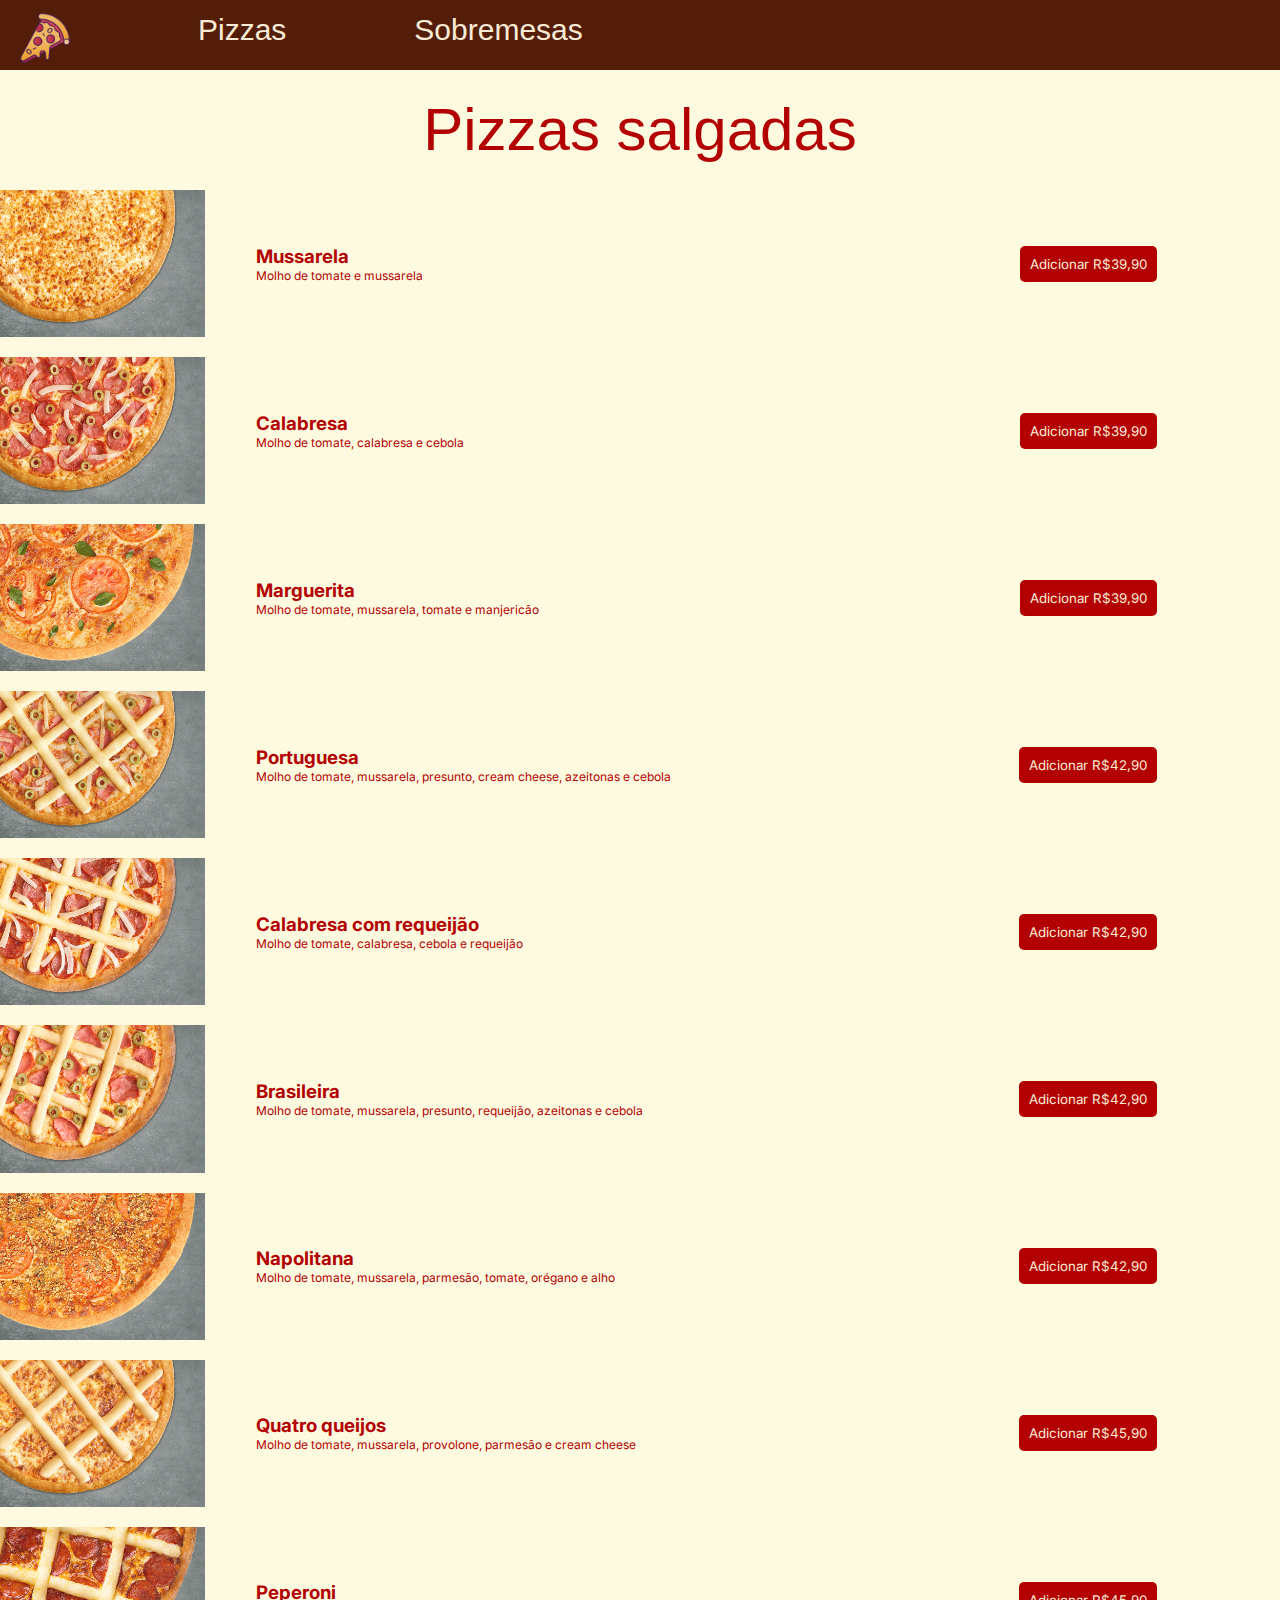
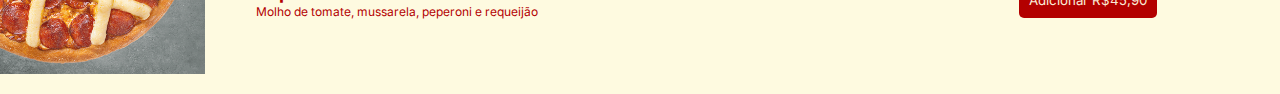
==== index.html @ bf841cd7 "Commit inicial" ====
<!DOCTYPE html>
<html lang="en">
  <head>
    <meta charset="UTF-8" />
    <meta http-equiv="X-UA-Compatible" content="IE=edge" />
    <meta name="viewport" content="width=device-width, initial-scale=1.0" />
    <title>Ada's Pizza</title>
    <link rel="stylesheet" href="CSS/style.css" />
    <link rel="icon" type="image/x-icon" href="images/pizzafavicon.png">
  </head>
  <body>
    <main>
      <header>
        <nav>
          <ul>
            <div class="divNavegacao">
              <li><a href="index.html"><img class="logo" src="images/pizzaicon.png" alt="logo"></a></li>
              <li class="pizzaClick"><a href="index.html">Pizzas</a></li>
              <li class="sobremesaClick">
                <a href="./pages/indexSobremesa.html">Sobremesas</a>
              </li>
            </div>
          </ul>
        </nav>
      </header>
      <section class="secTitulo">
        <h1 class="titulo">Pizzas salgadas</h1>
      </section>
      <section class="container">
        <div class="divConteudo">
          <div class="divImagem">
            <img src="images/mussarela.jpg" alt="pizza mussarela" />
          </div>
          <div class="divInfos">
            <div class="divSabor">
              <h3 class="sabor">Mussarela</h3>
            </div>
            <div class="divIngredientes">
              <p class="ingredientes">Molho de tomate e mussarela</p>
            </div>
          </div>
          <div class="divPreco">
            <button class="btnAdicionar" type="menu">Adicionar R$39,90</button>
          </div>
        </div>
        <div class="divConteudo">
          <div class="divImagem">
            <img src="images/calabresa.jpg" alt="pizza calabresa" />
          </div>
          <div class="divInfos">
            <div class="divSabor">
              <h3 class="sabor">Calabresa</h3>
            </div>
            <div class="divIngredientes">
              <p class="ingredientes">Molho de tomate, calabresa e cebola</p>
            </div>
          </div>
          <div class="divPreco">
            <button class="btnAdicionar" type="submit">
              Adicionar R$39,90
            </button>
          </div>
        </div>
        <div class="divConteudo">
          <div class="divImagem">
            <img src="images/marguerita.jpg" alt="pizza marguerita" />
          </div>
          <div class="divInfos">
            <div class="divSabor">
              <h3 class="sabor">Marguerita</h3>
            </div>
            <div class="divIngredientes">
              <p class="ingredientes">
                Molho de tomate, mussarela, tomate e manjericão
              </p>
            </div>
          </div>
          <div class="divPreco">
            <button class="btnAdicionar" type="submit">
              Adicionar R$39,90
            </button>
          </div>
        </div>
        <div class="divConteudo">
          <div class="divImagem">
            <img src="images/portuguesa.jpg" alt="pizza portuguesa" />
          </div>
          <div class="divInfos">
            <div class="divSabor">
              <h3 class="sabor">Portuguesa</h3>
            </div>
            <div class="divIngredientes">
              <p class="ingredientes">
                Molho de tomate, mussarela, presunto, cream cheese, azeitonas e
                cebola
              </p>
            </div>
          </div>
          <div class="divPreco">
            <button class="btnAdicionar" type="submit">
              Adicionar R$42,90
            </button>
          </div>
        </div>
        <div class="divConteudo">
          <div class="divImagem">
            <img
              src="images/calabresaRequeijao.jpg"
              alt="pizza calabresa e requeijão"
            />
          </div>
          <div class="divInfos">
            <div class="divSabor">
              <h3 class="sabor">Calabresa com requeijão</h3>
            </div>
            <div class="divIngredientes">
              <p class="ingredientes">
                Molho de tomate, calabresa, cebola e requeijão
              </p>
            </div>
          </div>
          <div class="divPreco">
            <button class="btnAdicionar" type="submit">
              Adicionar R$42,90
            </button>
          </div>
        </div>
        <div class="divConteudo">
          <div class="divImagem">
            <img src="images/brasileira.jpg" alt="pizza brasileira" />
          </div>
          <div class="divInfos">
            <div class="divSabor">
              <h3 class="sabor">Brasileira</h3>
            </div>
            <div class="divIngredientes">
              <p class="ingredientes">
                Molho de tomate, mussarela, presunto, requeijão, azeitonas e
                cebola
              </p>
            </div>
          </div>
          <div class="divPreco">
            <button class="btnAdicionar" type="submit">
              Adicionar R$42,90
            </button>
          </div>
        </div>
        <div class="divConteudo">
          <div class="divImagem">
            <img src="images/napolitana.jpg" alt="pizza napolitana" />
          </div>
          <div class="divInfos">
            <div class="divSabor">
              <h3 class="sabor">Napolitana</h3>
            </div>
            <div class="divIngredientes">
              <p class="ingredientes">
                Molho de tomate, mussarela, parmesão, tomate, orégano e alho
              </p>
            </div>
          </div>
          <div class="divPreco">
            <button class="btnAdicionar" type="submit">
              Adicionar R$42,90
            </button>
          </div>
        </div>
        <div class="divConteudo">
          <div class="divImagem">
            <img src="images/quatroQueijos.jpg" alt="pizza quatro queijos" />
          </div>
          <div class="divInfos">
            <div class="divSabor">
              <h3 class="sabor">Quatro queijos</h3>
            </div>
            <div class="divIngredientes">
              <p class="ingredientes">
                Molho de tomate, mussarela, provolone, parmesão e cream cheese
              </p>
            </div>
          </div>
          <div class="divPreco">
            <button class="btnAdicionar" type="submit">
              Adicionar R$45,90
            </button>
          </div>
        </div>
        <div class="divConteudo">
          <div class="divImagem">
            <img src="images/peperoni.jpg" alt="pizza peperoni" />
          </div>
          <div class="divInfos">
            <div class="divSabor">
              <h3 class="sabor">Peperoni</h3>
            </div>
            <div class="divIngredientes">
              <p class="ingredientes">
                Molho de tomate, mussarela, peperoni e requeijão
              </p>
            </div>
          </div>
          <div class="divPreco">
            <button class="btnAdicionar" type="submit">
              Adicionar R$45,90
            </button>
          </div>
        </div>
      </section>
    </main>
  </body>
</html>
---- CSS/style.css ----
@import url('http://fonts.cdnfonts.com/css/pan-pizza');
@import url('https://fonts.googleapis.com/css2?family=Inter:wght@700&display=swap');

* {
    margin: 0px;
    padding: 0;
    border: 0;
    box-sizing: border-box;
}

main {
    width: 100vw;
    background-color: #fefae0;
}

li {
    list-style-type: none;
    font-family: "Inter", sans-serif;
    margin-right: 10%;
    margin-top: 1%;
    color: antiquewhite;
}

a {
    text-decoration: none;
    color: antiquewhite;
    font-family: "Pan Pizza", sans-serif;
    font-size: 30px;
}

.divNavegacao {
    display: flex;
    flex-direction: row;
    background-color: #541D08;
}

.logo {
    width: 50px;
    height: 50px;
    margin-left: 20px;
}

.secTitulo {
    width: 100%;
    text-align: center;
    margin-top: 2%;
    margin-bottom: 2%;
}

.titulo {
    font-family: "Pan Pizza", sans-serif;
    font-size: 60px;
    font-weight: 100;
    color: #B30000;
}

.container {
    width: 100%;
    height: 100%;
    display: grid;
    align-items: center;
}

.divConteudo {
    width: 100%;
    margin-bottom: 20px;
    display: flex;
}

.divImagem {
    width: 20%;
    align-content: center;
}

.divInfos {
    width: 50%;
    margin: auto;
}

.divPreco {
    width: 30%;
    text-align: center;
    margin: auto;
}

img {
    width: 80%;
    height: 100%;
    opacity: 90%;
    align-self: center;
}

.btnAdicionar {
    padding: 10px;
    background-color: #B30000;
    color: antiquewhite;
    font-family: "Inter", sans-serif;
    border-radius: 5px;
    cursor: pointer;
}

.btnAdicionar:hover {
    padding: 10px;
    background-color: antiquewhite;
    color: #B30000;
    font-family: "Inter", sans-serif;
    border-radius: 5px;
}

.sabor {
    font-family: "Inter", sans-serif;
    color: #B30000;
}

.ingredientes {
    margin: 0;
    font-family: "Inter", sans-serif;
    color: #B30000;
    font-size: 12px;
}
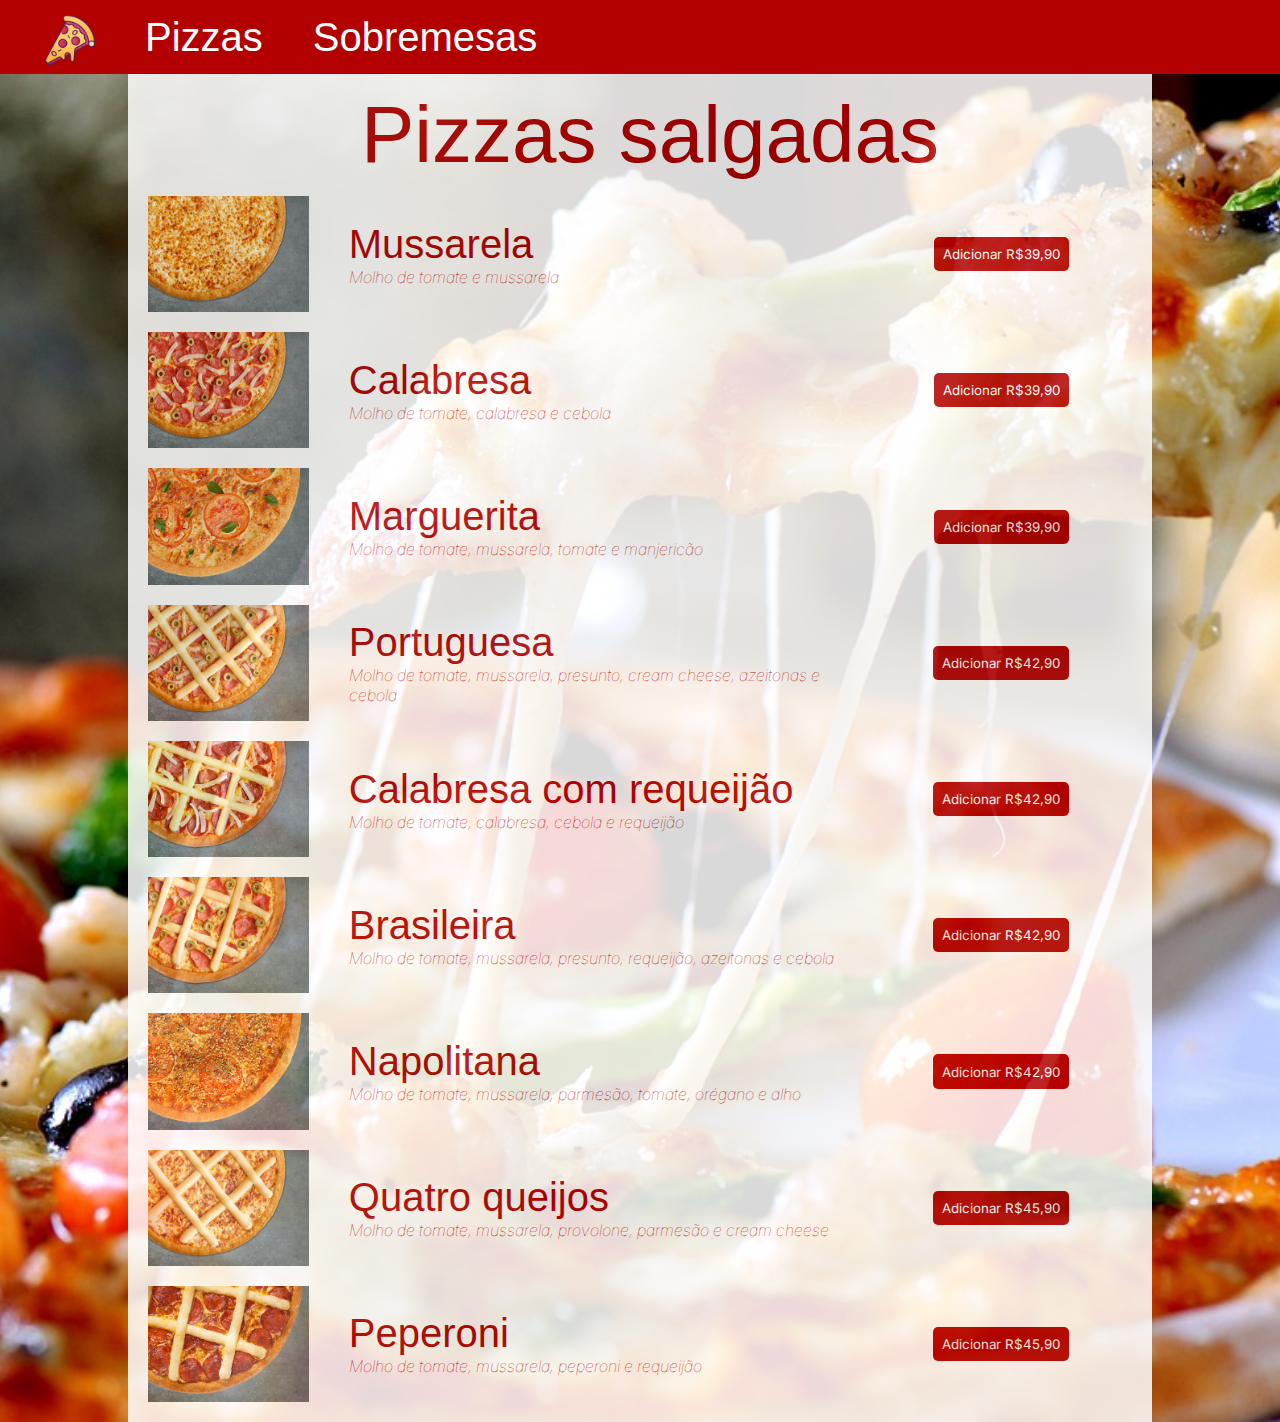
==== commit ec5163ec: "alguns ajustes no html e css" ====
--- a/index.html
+++ b/index.html
@@ -6,27 +6,31 @@
     <meta name="viewport" content="width=device-width, initial-scale=1.0" />
     <title>Ada's Pizza</title>
     <link rel="stylesheet" href="CSS/style.css" />
-    <link rel="icon" type="image/x-icon" href="images/pizzafavicon.png">
+    <link rel="icon" type="image/x-icon" href="images/pizzafavicon.png" />
   </head>
   <body>
+    <header>
+      <nav>
+        <ul>
+          <div class="divNavegacao">
+            <li>
+              <a href="index.html"
+                ><img class="logo" src="images/pizzaicon.png" alt="logo"
+              /></a>
+            </li>
+            <li class="pizzaClick"><a href="index.html">Pizzas</a></li>
+            <li class="sobremesaClick">
+              <a href="./pages/indexSobremesa.html">Sobremesas</a>
+            </li>
+          </div>
+        </ul>
+      </nav>
+    </header>
     <main>
-      <header>
-        <nav>
-          <ul>
-            <div class="divNavegacao">
-              <li><a href="index.html"><img class="logo" src="images/pizzaicon.png" alt="logo"></a></li>
-              <li class="pizzaClick"><a href="index.html">Pizzas</a></li>
-              <li class="sobremesaClick">
-                <a href="./pages/indexSobremesa.html">Sobremesas</a>
-              </li>
-            </div>
-          </ul>
-        </nav>
-      </header>
-      <section class="secTitulo">
-        <h1 class="titulo">Pizzas salgadas</h1>
-      </section>
-      <section class="container">
+      <div class="container">
+        <section class="secTitulo">
+          <h1 class="titulo">Pizzas salgadas</h1>
+        </section>
         <div class="divConteudo">
           <div class="divImagem">
             <img src="images/mussarela.jpg" alt="pizza mussarela" />
@@ -206,7 +210,7 @@
             </button>
           </div>
         </div>
-      </section>
+      </div>
     </main>
   </body>
 </html>
--- a/CSS/style.css
+++ b/CSS/style.css
@@ -8,30 +8,47 @@
     box-sizing: border-box;
 }
 
+html, body {
+    width: 100%;
+    background-image: url(../images/pizza-5179939_1280.jpg);
+    background-repeat: no-repeat;
+    background-size: cover;
+    background-position: top;
+}
+
 main {
-    width: 100vw;
-    background-color: #fefae0;
+    width: 80%;
+    background-color: white;
+    opacity: 85%;
+    margin-left: auto;
+    margin-right: auto;
+}
+
+header {
+    background-color: #B30000;
+    padding-top: 15px;
 }
 
 li {
     list-style-type: none;
     font-family: "Inter", sans-serif;
-    margin-right: 10%;
-    margin-top: 1%;
-    color: antiquewhite;
+    color: white;
+    align-items: center;
 }
 
 a {
     text-decoration: none;
-    color: antiquewhite;
+    color: white;
     font-family: "Pan Pizza", sans-serif;
-    font-size: 30px;
+    font-size: 30pt;
+    margin-left: 25px;
+    margin-right: 25px;
 }
 
 .divNavegacao {
+    height: 100%;
     display: flex;
     flex-direction: row;
-    background-color: #541D08;
 }
 
 .logo {
@@ -40,25 +57,25 @@
     margin-left: 20px;
 }
 
+.container {
+    width: 100%;
+    display: grid;
+    align-items: center;
+    padding-left: 20px;
+}
+
 .secTitulo {
     width: 100%;
     text-align: center;
-    margin-top: 2%;
-    margin-bottom: 2%;
+    padding-top: 15px;
+    padding-bottom: 15px;
 }
 
 .titulo {
     font-family: "Pan Pizza", sans-serif;
-    font-size: 60px;
+    font-size: 60pt;
     font-weight: 100;
     color: #B30000;
-}
-
-.container {
-    width: 100%;
-    height: 100%;
-    display: grid;
-    align-items: center;
 }
 
 .divConteudo {
@@ -86,21 +103,21 @@
 img {
     width: 80%;
     height: 100%;
-    opacity: 90%;
     align-self: center;
+    
 }
 
 .btnAdicionar {
-    padding: 10px;
+    padding: 3%;
     background-color: #B30000;
-    color: antiquewhite;
+    color: white;
     font-family: "Inter", sans-serif;
     border-radius: 5px;
     cursor: pointer;
 }
 
 .btnAdicionar:hover {
-    padding: 10px;
+    padding: 3%;
     background-color: antiquewhite;
     color: #B30000;
     font-family: "Inter", sans-serif;
@@ -108,7 +125,9 @@
 }
 
 .sabor {
-    font-family: "Inter", sans-serif;
+    font-family: "Pan Pizza", sans-serif;
+    font-size: 30pt;
+    font-weight: 200;
     color: #B30000;
 }
 
@@ -116,5 +135,34 @@
     margin: 0;
     font-family: "Inter", sans-serif;
     color: #B30000;
-    font-size: 12px;
+    font-size: 12pt;
+    font-style: italic;
+    font-weight: 100;
 }
+
+@media screen and (max-width:426px) {
+    a {
+        font-size: 20pt;
+    }
+
+    header {
+        background-color: #B30000;
+        padding-top: 10px;
+    }
+
+    .titulo {
+        font-size: 35pt;
+    }
+
+    .sabor {
+        font-size: 15pt;
+    }
+
+    .ingredientes {
+        font-size: 6pt;
+    }
+
+    .btnAdicionar {
+        font-size: 5pt;
+    }
+}